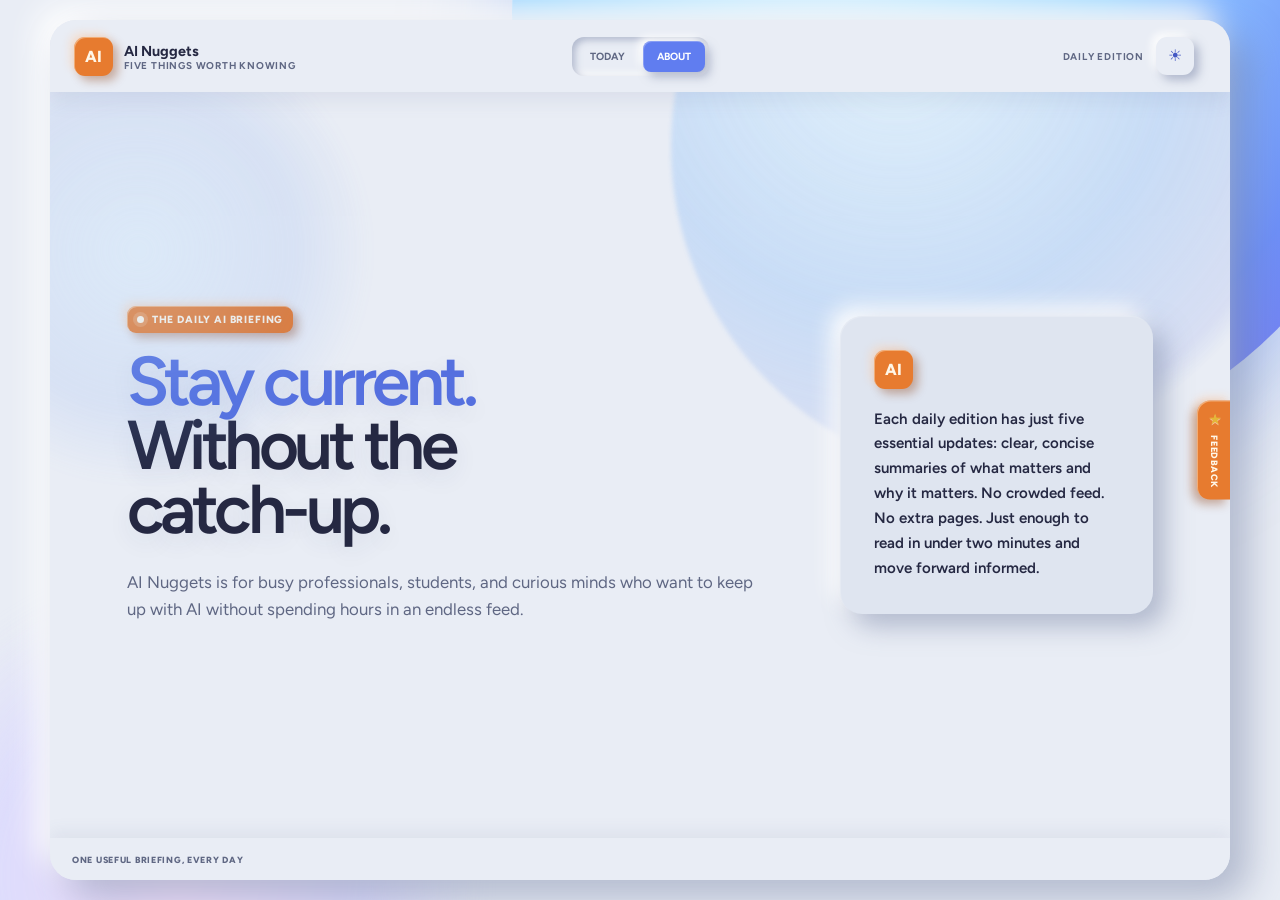
==== about.html @ 46ccaeca "feat: standardize login widget Co-authored-by: Copilot App <223556219+Copilot@users.noreply.github.c" ====
<!doctype html>
<html lang="en">
<head>
  <meta charset="utf-8">
  <meta name="viewport" content="width=device-width, initial-scale=1">
  <meta name="description" content="">
  <meta name="theme-color" content="#e9ebf9">
  <title></title>
  <link rel="preconnect" href="https://fonts.googleapis.com">
  <link rel="preconnect" href="https://fonts.gstatic.com" crossorigin>
  <link href="https://fonts.googleapis.com/css2?family=Figtree:wght@500;600;700;800&display=swap" rel="stylesheet">
  <script src="product/config.js"></script>
  <script src="theme.config.js"></script>
  <script src="theme-loader.js"></script>
</head>
<body>
  <div class="site-frame">
    <header class="site-header">
      <a class="brand" href="index.html" data-product-home>
        <span class="brand-mark" aria-hidden="true" data-product-copy="brandMark"></span>
        <span class="brand-copy">
          <strong data-product-copy="brandName"></strong>
          <small data-product-copy="brandTagline"></small>
        </span>
      </a>

      <nav class="nav-tabs" aria-label="Main navigation">
        <a href="index.html">Today</a>
        <a class="active" href="about.html" aria-current="page" data-product-copy="aboutLabel"></a>
      </nav>

      <div class="header-actions">
        <span class="current-date">Daily edition</span>
        <output class="streak-pill" id="streakPill" aria-live="polite" hidden>
          <span class="streak-pill__flame" aria-hidden="true">&#128293;</span>
          <strong id="streakPillCount">0</strong>
          <span class="streak-pill__label" id="streakPillLabel">day streaks</span>
        </output>
        <button class="color-mode-toggle" id="colorModeToggle" type="button" aria-label="Switch to dark mode" aria-pressed="false">
          <span class="mode-icon mode-icon--sun" aria-hidden="true">&#9728;</span>
          <span class="mode-icon mode-icon--moon" aria-hidden="true">&#9790;</span>
        </button>
        <div class="sign-in-control">
          <button class="login-menu-toggle" id="loginMenuToggle" type="button" aria-expanded="false" aria-controls="loginMenu">
            <span class="login-menu-toggle__icon" aria-hidden="true">&#128100;</span>
            <span data-product-copy="loginLabel"></span>
          </button>
          <div class="login-menu" id="loginMenu" hidden>
            <p class="login-menu__title" data-product-copy="loginMenuTitle"></p>
            <p class="login-menu__description" data-product-copy="loginMenuDescription"></p>
            <div class="google-sign-in-option">
              <div class="google-sign-in-button" id="googleSignInButton" aria-hidden="true">
                <span class="google-sign-in-button__mark" aria-hidden="true">G</span>
                <span data-product-copy="continueWithGoogleLabel"></span>
              </div>
              <div class="google-sign-in-target" id="googleSignInTarget"></div>
            </div>
          </div>
          <button class="account-menu-toggle" id="accountMenuToggle" type="button" aria-expanded="false" aria-controls="accountMenu" hidden>
            <span class="account-avatar" id="accountAvatar" aria-hidden="true"></span>
            <span class="account-name" id="accountName"></span>
            <span class="account-menu-chevron" aria-hidden="true">⌄</span>
          </button>
          <div class="account-menu" id="accountMenu" hidden>
            <div class="account-menu__profile">
              <span class="account-avatar" id="accountMenuAvatar" aria-hidden="true"></span>
              <span><strong id="accountMenuName"></strong><small id="accountEmail"></small></span>
            </div>
            <button class="sign-out-button" id="signOutButton" type="button">Sign out</button>
          </div>
          <output class="sign-in-status" id="signInStatus" aria-live="polite"></output>
        </div>
      </div>
    </header>

    <main class="about-page" id="about" aria-labelledby="aboutTitle">
      <section class="about-hero">
        <div class="about-copy">
          <p class="eyebrow"><span class="eyebrow-indicator" aria-hidden="true"></span><span data-product-copy="aboutEyebrow"></span></p>
          <h1 id="aboutTitle" data-product-about-headline></h1>
          <p class="about-description" data-product-copy="aboutDescription"></p>
        </div>
        <aside class="about-promise" aria-label="The AI Nuggets promise">
          <span class="brand-mark" aria-hidden="true" data-product-copy="brandMark"></span>
          <p data-product-copy="aboutPromise"></p>
        </aside>
      </section>
    </main>

    <footer class="site-footer"><span data-product-copy="footer"></span></footer>
    <button class="feedback-tab" id="feedbackTab" type="button" aria-haspopup="dialog" aria-controls="feedbackDialog"><span aria-hidden="true">★</span><span>Feedback</span></button>
  </div>

  <dialog class="feedback-dialog" id="feedbackDialog" aria-labelledby="feedbackTitle" aria-describedby="feedbackDescription">
    <button class="dialog-close" id="feedbackDialogClose" type="button" aria-label="Close feedback form">&times;</button>
    <span class="dialog-mark feedback-dialog-mark" aria-hidden="true">★</span>
    <h2 id="feedbackTitle">How are we doing?</h2>
    <p id="feedbackDescription">A quick note helps us make each briefing more useful.</p>
    <form id="feedbackForm">
      <label for="feedbackEmail">Email address</label>
      <div class="feedback-email-control"><input id="feedbackEmail" name="email" type="email" autocomplete="email" placeholder="you@example.com" required><span class="feedback-email-lock" id="feedbackEmailLock" aria-hidden="true" hidden>Locked</span></div>
      <fieldset class="feedback-rating" id="feedbackRating">
        <legend>Your rating</legend>
        <div class="feedback-rating__choices" aria-label="Choose a rating from one to five stars">
          <span class="feedback-rating__stars" aria-hidden="true"><span class="feedback-rating__star"></span><span class="feedback-rating__star"></span><span class="feedback-rating__star"></span><span class="feedback-rating__star"></span><span class="feedback-rating__star"></span></span>
          <input id="rating-1" name="ratingHalves" type="radio" value="2" required><label for="rating-1">1 star</label>
          <input id="rating-2" name="ratingHalves" type="radio" value="4"><label for="rating-2">2 stars</label>
          <input id="rating-3" name="ratingHalves" type="radio" value="6"><label for="rating-3">3 stars</label>
          <input id="rating-4" name="ratingHalves" type="radio" value="8"><label for="rating-4">4 stars</label>
          <input id="rating-5" name="ratingHalves" type="radio" value="10"><label for="rating-5">5 stars</label>
        </div>
        <output class="feedback-rating__display" id="feedbackRatingDisplay" aria-live="polite">Choose a rating</output>
      </fieldset>
      <label for="feedbackMessage">Feedback</label>
      <textarea id="feedbackMessage" name="message" rows="4" minlength="20" maxlength="4000" placeholder="Tell us what you think..." required></textarea>
      <button class="feedback-submit" id="feedbackSubmit" type="submit">Send feedback</button>
      <output class="feedback-message" id="feedbackMessageStatus" aria-live="polite"></output>
    </form>
  </dialog>

  <script src="product/apply-copy.js"></script>
  <script src="script.js"></script>
</body>
</html>
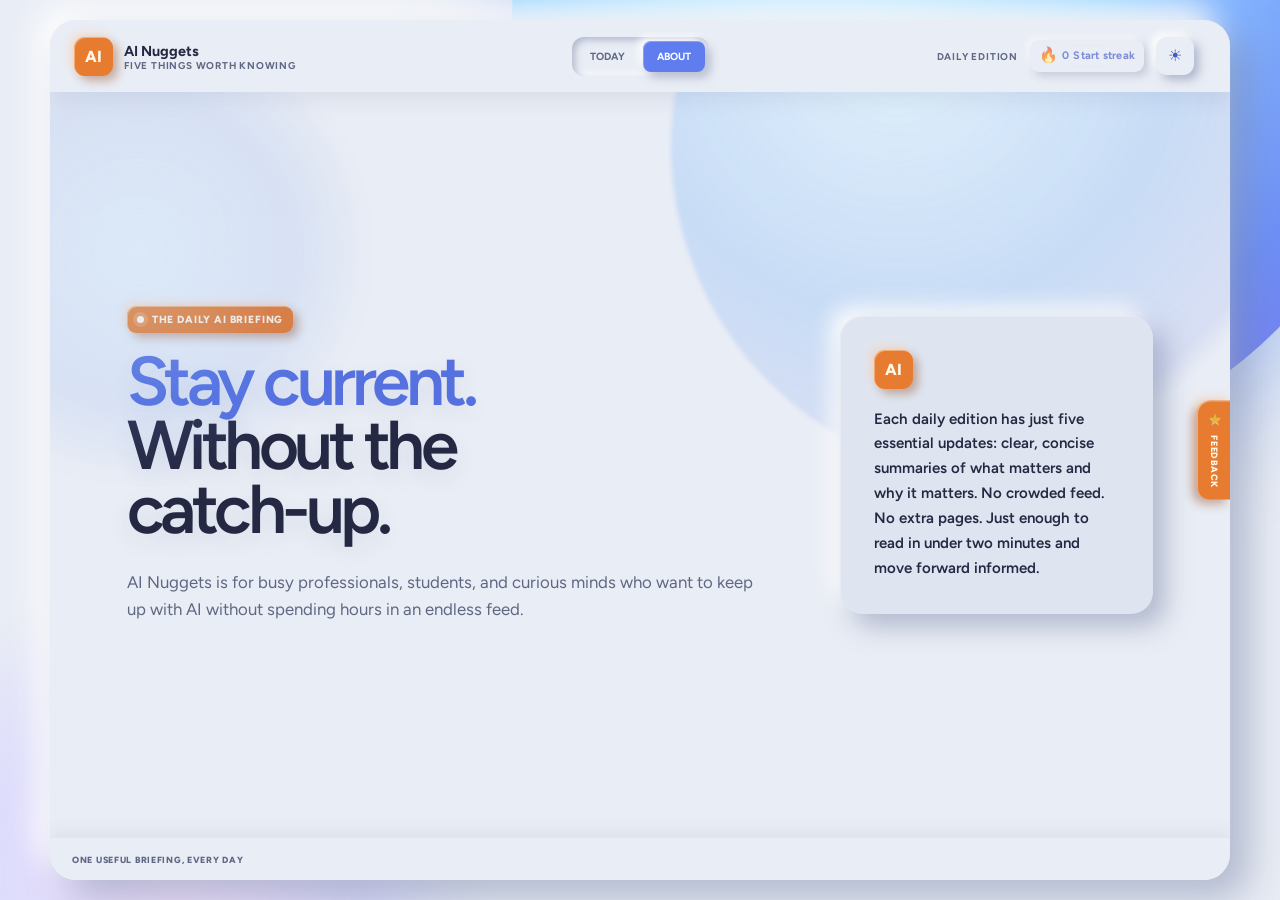
==== commit 62bb6e87: "feat: make reading streak configurable Co-authored-by: Copilot App <223556219+Copilot@users.noreply." ====
--- a/about.html
+++ b/about.html
@@ -31,11 +31,14 @@
 
       <div class="header-actions">
         <span class="current-date">Daily edition</span>
-        <output class="streak-pill" id="streakPill" aria-live="polite" hidden>
-          <span class="streak-pill__flame" aria-hidden="true">&#128293;</span>
-          <strong id="streakPillCount">0</strong>
-          <span class="streak-pill__label" id="streakPillLabel">day streaks</span>
-        </output>
+        <div class="streak-control">
+          <button class="streak-pill" id="streakPill" type="button" aria-controls="loginMenu" aria-describedby="streakGuidance" aria-expanded="false" aria-live="polite">
+            <span class="streak-pill__flame" aria-hidden="true">&#128293;</span>
+            <strong id="streakPillCount">0</strong>
+            <span class="streak-pill__label" id="streakPillLabel" data-product-copy="guestStreakLabel"></span>
+          </button>
+          <span class="streak-guidance" id="streakGuidance" role="tooltip" data-product-streak-guidance></span>
+        </div>
         <button class="color-mode-toggle" id="colorModeToggle" type="button" aria-label="Switch to dark mode" aria-pressed="false">
           <span class="mode-icon mode-icon--sun" aria-hidden="true">&#9728;</span>
           <span class="mode-icon mode-icon--moon" aria-hidden="true">&#9790;</span>
@@ -66,6 +69,7 @@
               <span class="account-avatar" id="accountMenuAvatar" aria-hidden="true"></span>
               <span><strong id="accountMenuName"></strong><small id="accountEmail"></small></span>
             </div>
+            <div class="account-menu__divider" aria-hidden="true"></div>
             <button class="sign-out-button" id="signOutButton" type="button">Sign out</button>
           </div>
           <output class="sign-in-status" id="signInStatus" aria-live="polite"></output>
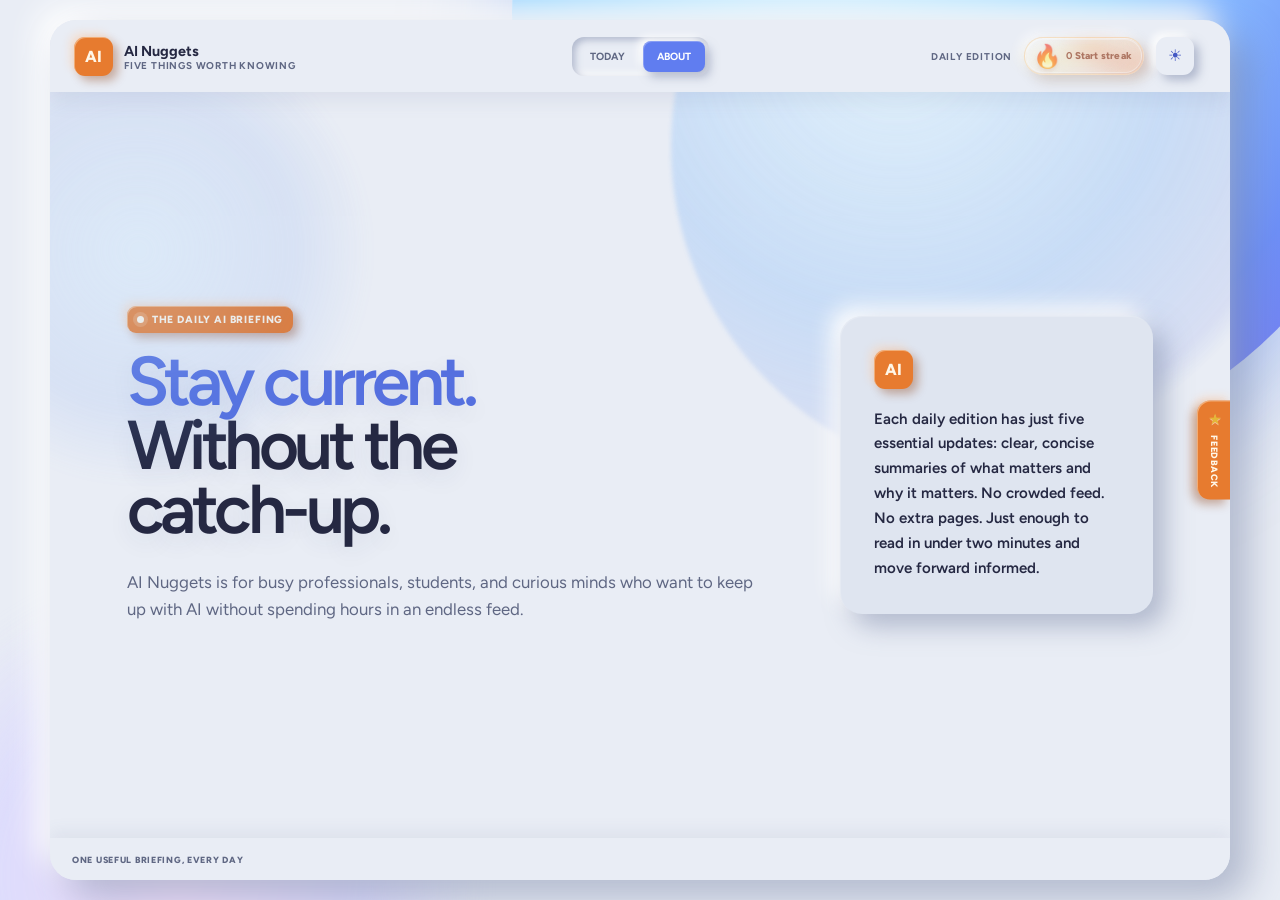
==== commit 2f5e44ab: "fix: tighten streak label spacing Co-authored-by: Copilot App <223556219+Copilot@users.noreply.githu" ====
--- a/about.html
+++ b/about.html
@@ -34,8 +34,7 @@
         <div class="streak-control">
           <button class="streak-pill" id="streakPill" type="button" aria-controls="loginMenu" aria-describedby="streakGuidance" aria-expanded="false" aria-live="polite">
             <span class="streak-pill__flame" aria-hidden="true">&#128293;</span>
-            <strong id="streakPillCount">0</strong>
-            <span class="streak-pill__label" id="streakPillLabel" data-product-copy="guestStreakLabel"></span>
+            <span class="streak-pill__text"><strong id="streakPillCount">0</strong><span class="streak-pill__label" id="streakPillLabel" data-product-copy="guestStreakLabel"></span></span>
           </button>
           <span class="streak-guidance" id="streakGuidance" role="tooltip" data-product-streak-guidance></span>
         </div>
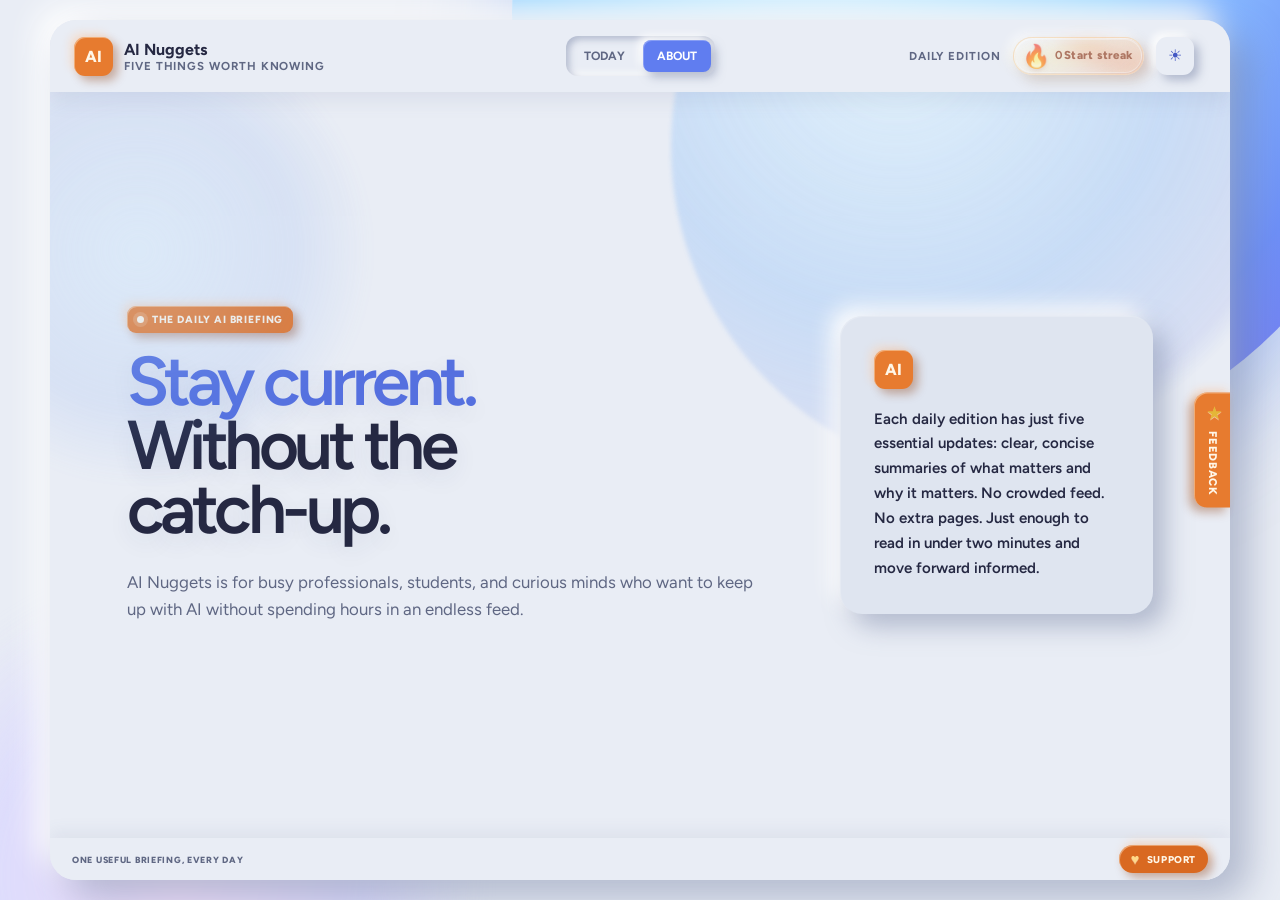
==== commit 1d8e7a1e: "Add Support footer pill and donation dialog - Move Support control from an edge tab to a compact foo" ====
--- a/about.html
+++ b/about.html
@@ -90,9 +90,19 @@
       </section>
     </main>
 
-    <footer class="site-footer"><span data-product-copy="footer"></span></footer>
-    <button class="feedback-tab" id="feedbackTab" type="button" aria-haspopup="dialog" aria-controls="feedbackDialog"><span aria-hidden="true">★</span><span>Feedback</span></button>
-  </div>
+    <footer class="site-footer">
+      <span data-product-copy="footer"></span>
+      <button class="support-tab" id="supportTab" type="button" aria-haspopup="dialog" aria-controls="supportDialog">
+        <span aria-hidden="true">&#9829;</span><span data-product-copy="supportLabel"></span>
+      </button>
+    </footer>
+      </div>
+
+      <div class="edge-tabs" id="edgeTabs">
+        <button class="feedback-tab" id="feedbackTab" type="button" aria-haspopup="dialog" aria-controls="feedbackDialog">
+          <span aria-hidden="true">★</span><span>Feedback</span>
+        </button>
+      </div>
 
   <dialog class="feedback-dialog" id="feedbackDialog" aria-labelledby="feedbackTitle" aria-describedby="feedbackDescription">
     <button class="dialog-close" id="feedbackDialogClose" type="button" aria-label="Close feedback form">&times;</button>
@@ -121,7 +131,15 @@
     </form>
   </dialog>
 
-  <script src="product/apply-copy.js"></script>
-  <script src="script.js"></script>
+  <dialog class="support-dialog" id="supportDialog" aria-labelledby="supportTitle" aria-describedby="supportDescription">
+      <button class="dialog-close" id="supportDialogClose" type="button" aria-label="Close support dialog">&times;</button>
+      <span class="dialog-mark support-dialog-mark" aria-hidden="true">&#9829;</span>
+      <h2 id="supportTitle" data-product-copy="supportTitle"></h2>
+      <p id="supportDescription" data-product-copy="supportDescription"></p>
+      <div class="support-body" id="supportBody" aria-live="polite"></div>
+          </dialog>
+
+    <script src="product/apply-copy.js"></script>
+    <script src="script.js"></script>
 </body>
 </html>
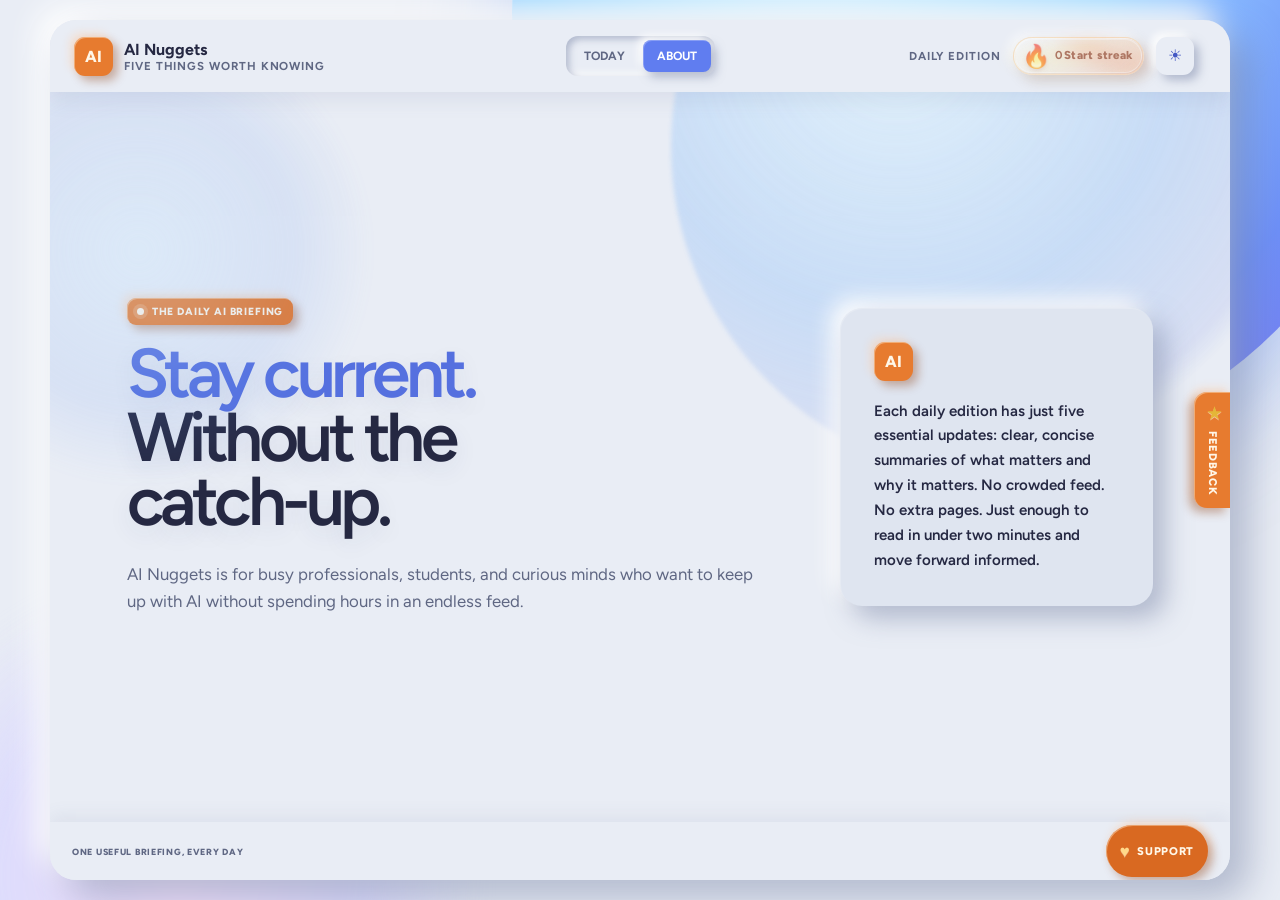
==== commit b3dd5639: "Polish entry animations, integrate feedback tab, and enlarge floating hearts - Shorten entry animati" ====
--- a/about.html
+++ b/about.html
@@ -94,14 +94,16 @@
       <span data-product-copy="footer"></span>
       <button class="support-tab" id="supportTab" type="button" aria-haspopup="dialog" aria-controls="supportDialog">
         <span aria-hidden="true">&#9829;</span><span data-product-copy="supportLabel"></span>
-      </button>
+              <span class="support-heart" aria-hidden="true"></span>
+              <span class="support-heart" aria-hidden="true"></span>
+            </button>
     </footer>
-      </div>
 
-      <div class="edge-tabs" id="edgeTabs">
-        <button class="feedback-tab" id="feedbackTab" type="button" aria-haspopup="dialog" aria-controls="feedbackDialog">
-          <span aria-hidden="true">★</span><span>Feedback</span>
-        </button>
+          <div class="edge-tabs" id="edgeTabs">
+            <button class="feedback-tab" id="feedbackTab" type="button" aria-haspopup="dialog" aria-controls="feedbackDialog">
+              <span aria-hidden="true">★</span><span>Feedback</span>
+            </button>
+          </div>
       </div>
 
   <dialog class="feedback-dialog" id="feedbackDialog" aria-labelledby="feedbackTitle" aria-describedby="feedbackDescription">
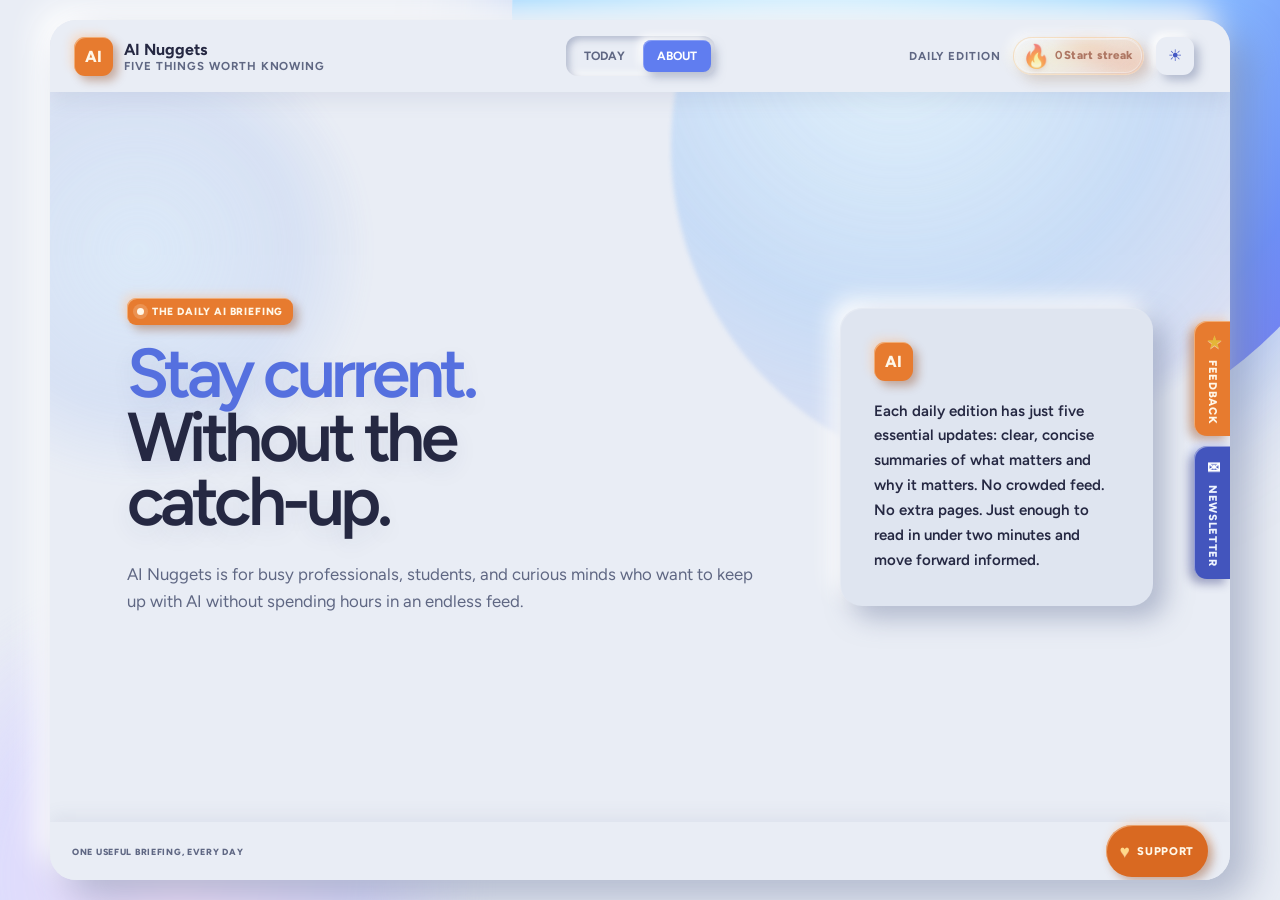
==== commit e0d31973: "feat: add newsletter subscription interest-capture feature Add a newsletter edge-tab next to Feedbac" ====
--- a/about.html
+++ b/about.html
@@ -103,7 +103,10 @@
             <button class="feedback-tab" id="feedbackTab" type="button" aria-haspopup="dialog" aria-controls="feedbackDialog">
               <span aria-hidden="true">★</span><span>Feedback</span>
             </button>
-          </div>
+                      <button class="newsletter-tab" id="newsletterTab" type="button" aria-haspopup="dialog" aria-controls="newsletterDialog">
+                        <span aria-hidden="true">✉</span><span data-product-copy="newsletterTabLabel"></span>
+                      </button>
+                    </div>
       </div>
 
   <dialog class="feedback-dialog" id="feedbackDialog" aria-labelledby="feedbackTitle" aria-describedby="feedbackDescription">
@@ -133,6 +136,22 @@
     </form>
   </dialog>
 
+  <dialog class="feedback-dialog newsletter-dialog" id="newsletterDialog" aria-labelledby="newsletterTitle" aria-describedby="newsletterDescription">
+    <button class="dialog-close" id="newsletterDialogClose" type="button" aria-label="Close newsletter dialog">&times;</button>
+    <span class="dialog-mark newsletter-dialog-mark" aria-hidden="true">✉</span>
+    <h2 id="newsletterTitle" data-product-copy="newsletterTitle"></h2>
+    <p id="newsletterDescription" data-product-copy="newsletterDescription"></p>
+    <form id="newsletterForm">
+      <label for="newsletterEmail" data-product-copy="newsletterEmailLabel"></label>
+      <div class="feedback-email-control">
+        <input id="newsletterEmail" name="email" type="email" autocomplete="email" placeholder="you@example.com" required>
+        <span class="feedback-email-lock" id="newsletterEmailLock" aria-hidden="true" hidden>Locked</span>
+      </div>
+      <button class="feedback-submit" id="newsletterSubmit" type="submit" data-product-copy="newsletterSubscribeLabel"></button>
+      <output class="feedback-message" id="newsletterMessageStatus" aria-live="polite"></output>
+    </form>
+  </dialog>
+
   <dialog class="support-dialog" id="supportDialog" aria-labelledby="supportTitle" aria-describedby="supportDescription">
       <button class="dialog-close" id="supportDialogClose" type="button" aria-label="Close support dialog">&times;</button>
       <span class="dialog-mark support-dialog-mark" aria-hidden="true">&#9829;</span>
